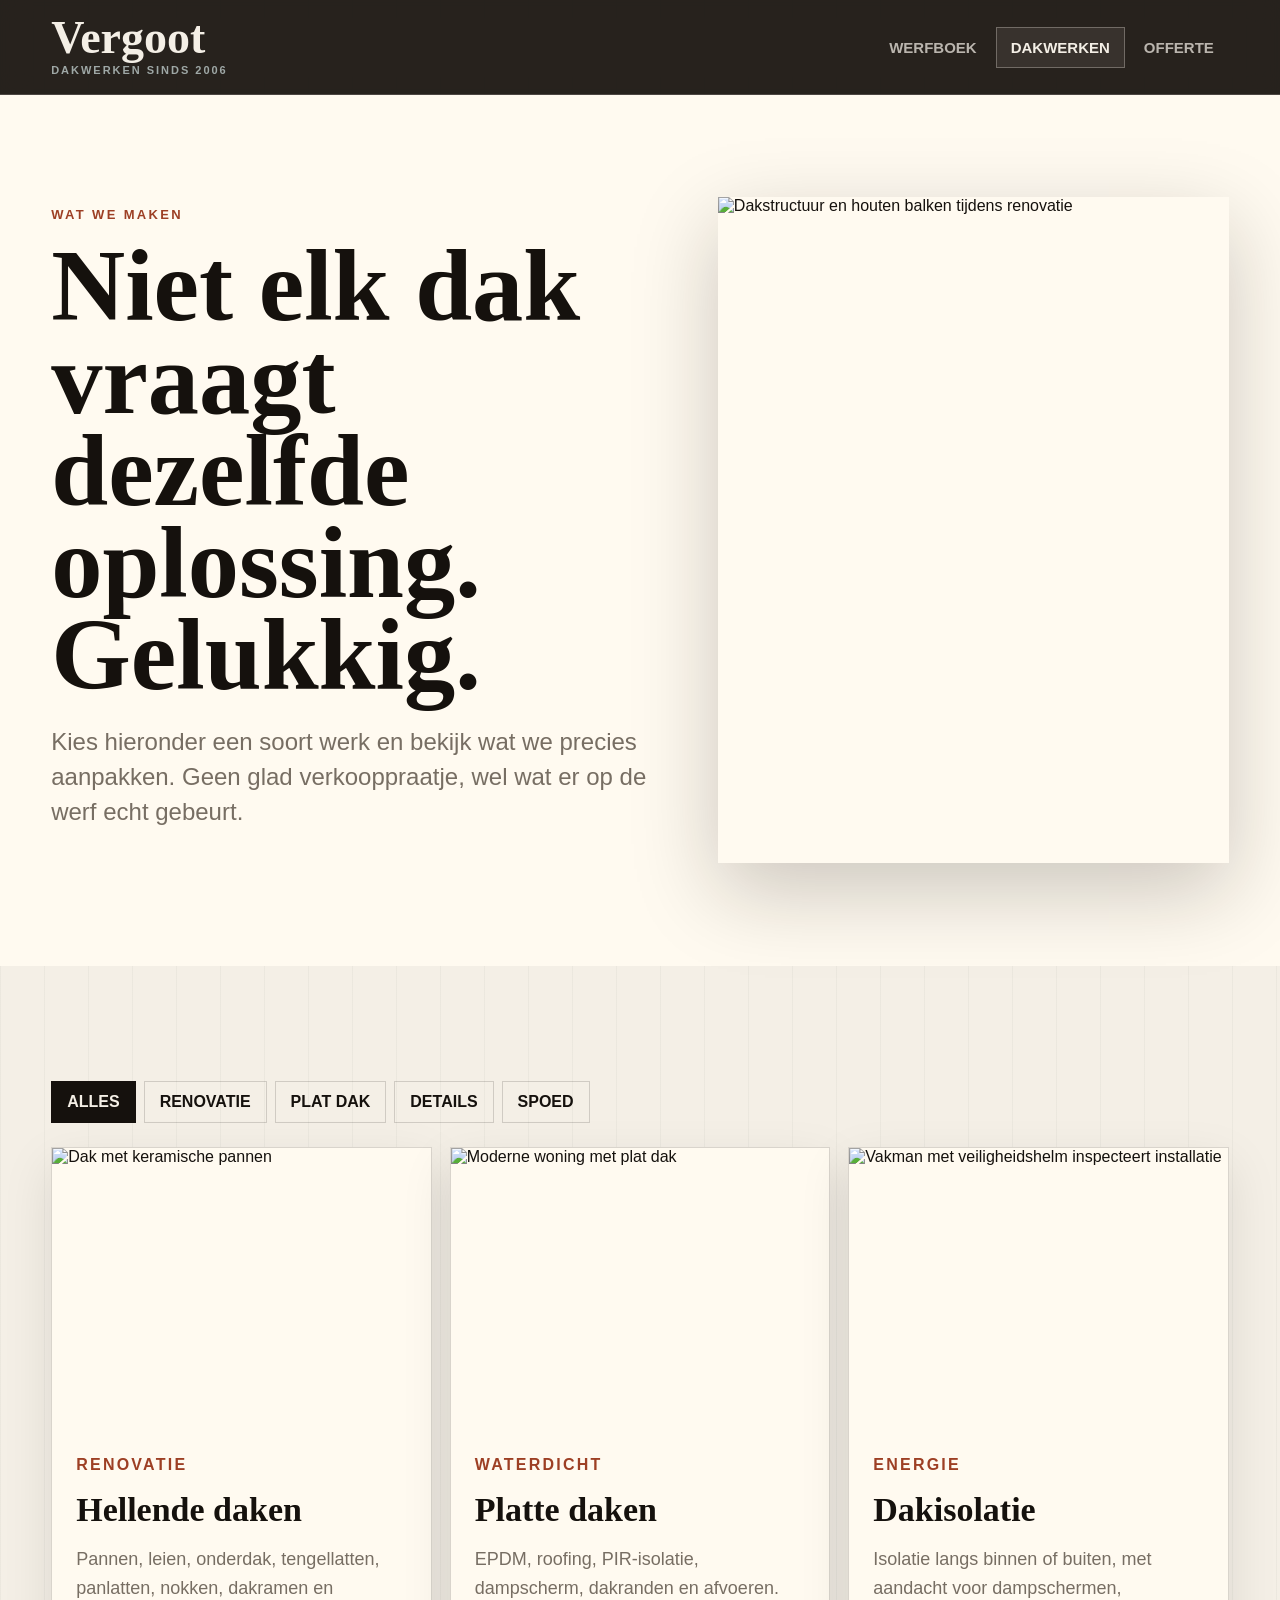
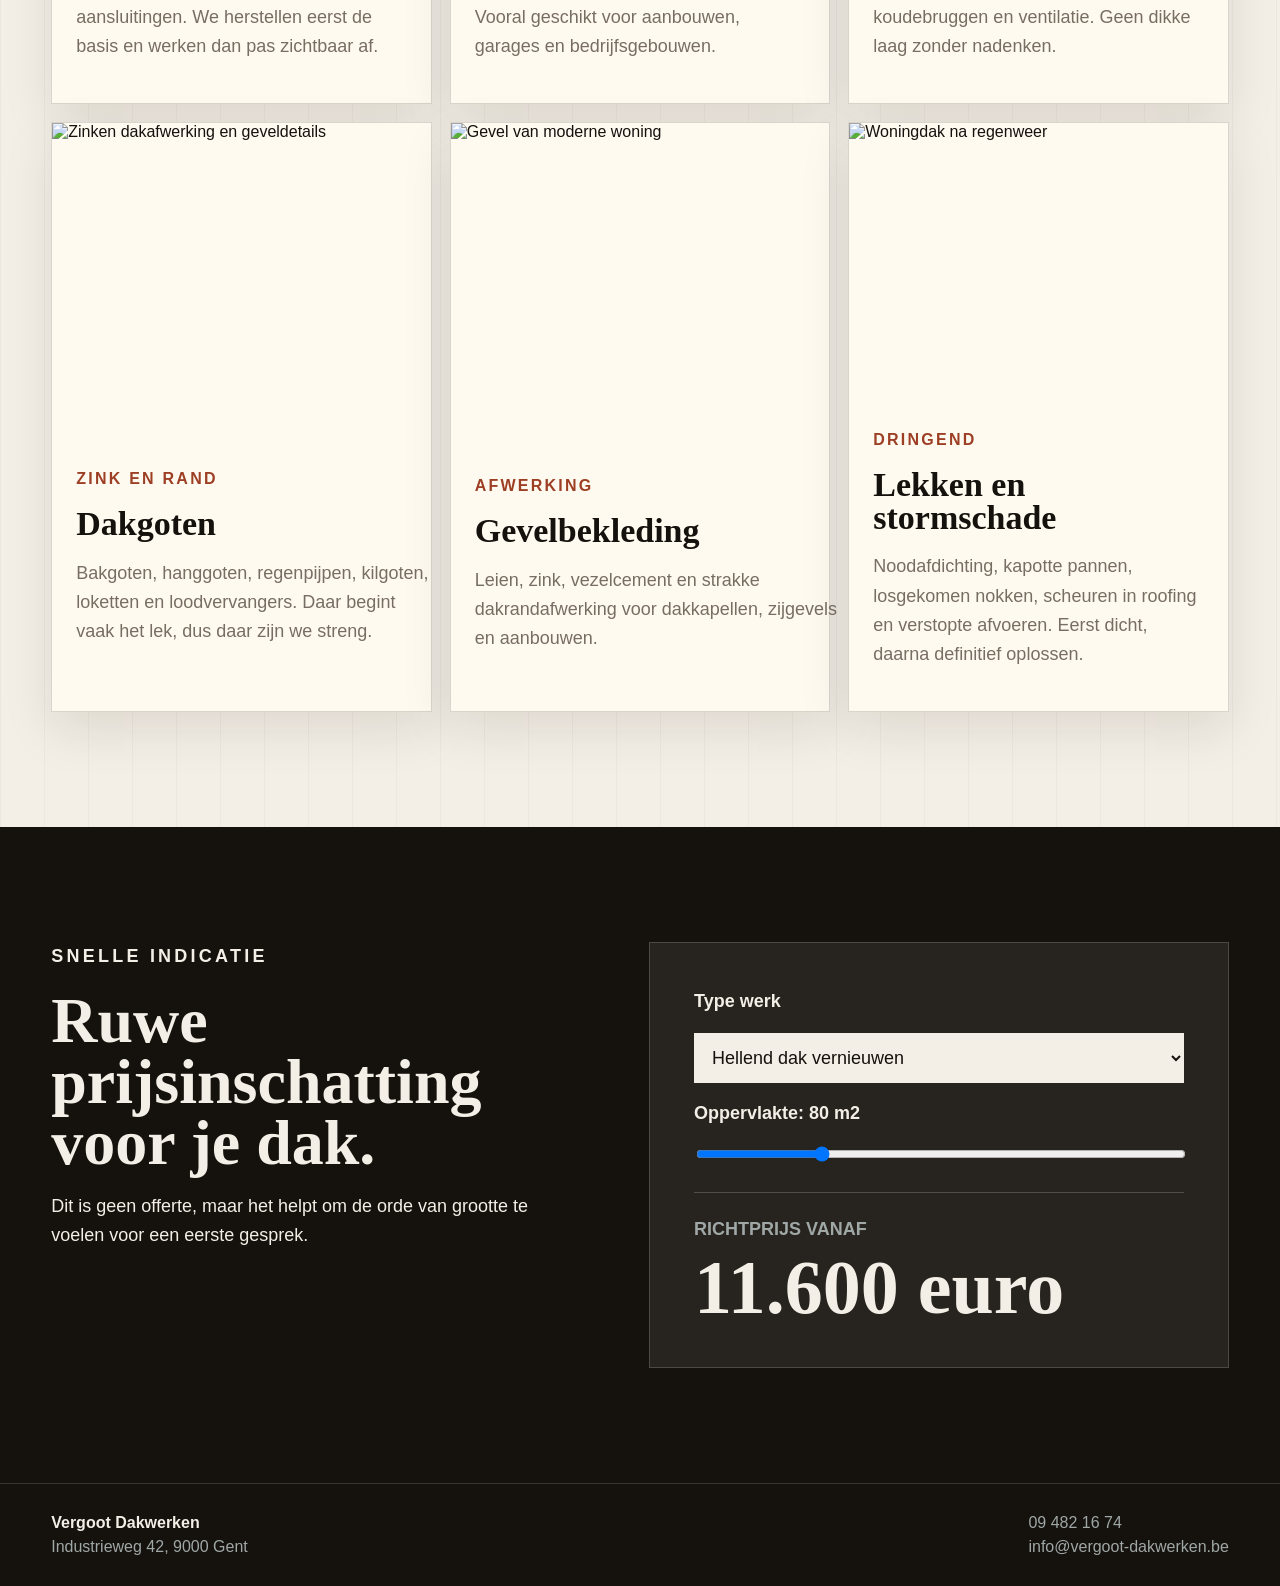
==== diensten.html @ c8c8662a "klaar" ====
<!DOCTYPE html>
<html lang="nl">

<head>
    <meta charset="UTF-8">
    <meta name="viewport" content="width=device-width, initial-scale=1.0">
    <title>Dakwerken | Vergoot Dakwerken</title>
    <meta name="description" content="Alle dakwerken van Vergoot: hellende daken, platte daken, dakisolatie, zinkwerk, gevelbekleding en noodherstellingen.">
    <link rel="preconnect" href="https://images.unsplash.com">
    <link rel="stylesheet" href="style.css">
    <script src="script.js" defer></script>
</head>

<body>
    <div class="scroll-meter" aria-hidden="true"></div>

    <header class="site-header">
        <a class="brand wordmark" href="index.html" aria-label="Naar de startpagina">
            <span>Vergoot</span>
            <small>Dakwerken sinds 2006</small>
        </a>

        <button class="nav-toggle" type="button" aria-label="Menu openen" aria-expanded="false">
            <span></span>
            <span></span>
        </button>

        <nav class="main-nav" aria-label="Hoofdnavigatie">
            <a href="index.html">Werfboek</a>
            <a class="active" href="diensten.html">Dakwerken</a>
            <a href="contact.html">Offerte</a>
        </nav>
    </header>

    <main>
        <section class="sub-hero services-hero">
            <div class="reveal">
                <p class="kicker">Wat we maken</p>
                <h1>Niet elk dak vraagt dezelfde oplossing. Gelukkig.</h1>
                <p class="lead">Kies hieronder een soort werk en bekijk wat we precies aanpakken. Geen glad verkooppraatje, wel wat er op de werf echt gebeurt.</p>
            </div>
            <img class="reveal" src="https://images.unsplash.com/photo-1523413363574-c30aa1c2a516?auto=format&fit=crop&w=1300&q=82" alt="Dakstructuur en houten balken tijdens renovatie">
        </section>

        <section class="section">
            <div class="filter-bar reveal" aria-label="Filter diensten">
                <button class="active" type="button" data-filter="all">Alles</button>
                <button type="button" data-filter="renovatie">Renovatie</button>
                <button type="button" data-filter="plat">Plat dak</button>
                <button type="button" data-filter="detail">Details</button>
                <button type="button" data-filter="spoed">Spoed</button>
            </div>

            <div class="work-grid">
                <article class="work-card reveal" data-category="renovatie">
                    <img src="https://images.unsplash.com/photo-1604014237744-7206136ab15e?auto=format&fit=crop&w=900&q=82" alt="Dak met keramische pannen">
                    <div>
                        <span>Renovatie</span>
                        <h2>Hellende daken</h2>
                        <p>Pannen, leien, onderdak, tengellatten, panlatten, nokken, dakramen en aansluitingen. We herstellen eerst de basis en werken dan pas zichtbaar af.</p>
                    </div>
                </article>

                <article class="work-card reveal" data-category="plat">
                    <img src="https://images.unsplash.com/photo-1600607688969-a5bfcd646154?auto=format&fit=crop&w=900&q=82" alt="Moderne woning met plat dak">
                    <div>
                        <span>Waterdicht</span>
                        <h2>Platte daken</h2>
                        <p>EPDM, roofing, PIR-isolatie, dampscherm, dakranden en afvoeren. Vooral geschikt voor aanbouwen, garages en bedrijfsgebouwen.</p>
                    </div>
                </article>

                <article class="work-card reveal" data-category="renovatie">
                    <img src="https://images.unsplash.com/photo-1621905252507-b35492cc74b4?auto=format&fit=crop&w=900&q=82" alt="Vakman met veiligheidshelm inspecteert installatie">
                    <div>
                        <span>Energie</span>
                        <h2>Dakisolatie</h2>
                        <p>Isolatie langs binnen of buiten, met aandacht voor dampschermen, koudebruggen en ventilatie. Geen dikke laag zonder nadenken.</p>
                    </div>
                </article>

                <article class="work-card reveal" data-category="detail">
                    <img src="https://images.unsplash.com/photo-1615971677499-5467cbab01c0?auto=format&fit=crop&w=900&q=82" alt="Zinken dakafwerking en geveldetails">
                    <div>
                        <span>Zink en rand</span>
                        <h2>Dakgoten</h2>
                        <p>Bakgoten, hanggoten, regenpijpen, kilgoten, loketten en loodvervangers. Daar begint vaak het lek, dus daar zijn we streng.</p>
                    </div>
                </article>

                <article class="work-card reveal" data-category="detail">
                    <img src="https://images.unsplash.com/photo-1600607687920-4e2a09cf159d?auto=format&fit=crop&w=900&q=82" alt="Gevel van moderne woning">
                    <div>
                        <span>Afwerking</span>
                        <h2>Gevelbekleding</h2>
                        <p>Leien, zink, vezelcement en strakke dakrandafwerking voor dakkapellen, zijgevels en aanbouwen.</p>
                    </div>
                </article>

                <article class="work-card reveal" data-category="spoed">
                    <img src="https://images.unsplash.com/photo-1494526585095-c41746248156?auto=format&fit=crop&w=900&q=82" alt="Woningdak na regenweer">
                    <div>
                        <span>Dringend</span>
                        <h2>Lekken en stormschade</h2>
                        <p>Noodafdichting, kapotte pannen, losgekomen nokken, scheuren in roofing en verstopte afvoeren. Eerst dicht, daarna definitief oplossen.</p>
                    </div>
                </article>
            </div>
        </section>

        <section class="section estimator-section">
            <div class="section-title reveal">
                <p class="kicker">Snelle indicatie</p>
                <h2>Ruwe prijsinschatting voor je dak.</h2>
                <p>Dit is geen offerte, maar het helpt om de orde van grootte te voelen voor een eerste gesprek.</p>
            </div>

            <div class="estimator reveal">
                <label for="roofType">Type werk</label>
                <select id="roofType">
                    <option value="145">Hellend dak vernieuwen</option>
                    <option value="118">Plat dak EPDM</option>
                    <option value="52">Dakisolatie</option>
                    <option value="38">Dakgoten en details</option>
                </select>

                <label for="roofSize">Oppervlakte: <strong><span data-size-output>80</span> m2</strong></label>
                <input id="roofSize" type="range" min="20" max="260" value="80" step="5">

                <div class="estimate-result">
                    <span>Richtprijs vanaf</span>
                    <strong data-estimate>11.600 euro</strong>
                </div>
            </div>
        </section>
    </main>

    <footer class="site-footer">
        <div>
            <strong>Vergoot Dakwerken</strong>
            <span>Industrieweg 42, 9000 Gent</span>
        </div>
        <div>
            <a href="tel:+3294821674">09 482 16 74</a>
            <a href="mailto:info@vergoot-dakwerken.be">info@vergoot-dakwerken.be</a>
        </div>
    </footer>
</body>

</html>
---- style.css ----
:root {
    --tar: #15110d;
    --tar-soft: #282018;
    --tile: #9d3f24;
    --tile-dark: #642616;
    --zinc: #9fa8a6;
    --chalk: #f4efe6;
    --paper: #fffaf0;
    --mist: #d7d1c5;
    --ink-muted: #776e63;
    --line: rgba(21, 17, 13, 0.16);
    --shadow: 0 28px 80px rgba(21, 17, 13, 0.22);
}

* {
    box-sizing: border-box;
}

html {
    scroll-behavior: smooth;
}

body {
    margin: 0;
    color: var(--tar);
    background:
        linear-gradient(90deg, rgba(21, 17, 13, 0.035) 1px, transparent 1px) 0 0 / 44px 44px,
        var(--chalk);
    font-family: "Arial Narrow", Arial, Helvetica, sans-serif;
}

body.menu-open {
    overflow: hidden;
}

img {
    display: block;
    max-width: 100%;
}

a {
    color: inherit;
}

.scroll-meter {
    position: fixed;
    top: 0;
    left: 0;
    z-index: 50;
    width: 0;
    height: 4px;
    background: var(--tile);
}

.site-header {
    position: sticky;
    top: 0;
    z-index: 30;
    display: grid;
    grid-template-columns: 1fr auto;
    align-items: center;
    gap: 28px;
    padding: 18px clamp(18px, 4vw, 56px);
    color: var(--chalk);
    background: rgba(21, 17, 13, 0.92);
    border-bottom: 1px solid rgba(244, 239, 230, 0.18);
    backdrop-filter: blur(14px);
}

.wordmark {
    width: fit-content;
    color: var(--chalk);
    text-decoration: none;
}

.wordmark span {
    display: block;
    font-family: Georgia, "Times New Roman", serif;
    font-size: clamp(30px, 4vw, 46px);
    font-weight: 900;
    line-height: 0.85;
    letter-spacing: 0;
}

.wordmark small {
    display: block;
    margin-top: 7px;
    color: var(--zinc);
    font-size: 11px;
    font-weight: 800;
    letter-spacing: 0.18em;
    text-transform: uppercase;
}

.main-nav {
    display: flex;
    align-items: center;
    gap: 4px;
}

.main-nav a {
    padding: 11px 14px;
    color: rgba(244, 239, 230, 0.72);
    border: 1px solid transparent;
    font-size: 15px;
    font-weight: 800;
    text-decoration: none;
    text-transform: uppercase;
}

.main-nav a:hover,
.main-nav .active {
    color: var(--chalk);
    border-color: rgba(244, 239, 230, 0.3);
    background: rgba(244, 239, 230, 0.08);
}

.nav-toggle {
    display: none;
    width: 46px;
    height: 42px;
    padding: 0;
    background: transparent;
    border: 1px solid rgba(244, 239, 230, 0.34);
}

.nav-toggle span {
    display: block;
    width: 22px;
    height: 2px;
    margin: 5px auto;
    background: var(--chalk);
}

.home-hero,
.sub-hero {
    display: grid;
    grid-template-columns: minmax(0, 0.92fr) minmax(360px, 0.78fr);
    gap: clamp(24px, 5vw, 70px);
    align-items: center;
    padding: clamp(42px, 8vw, 104px) clamp(18px, 4vw, 56px);
}

.home-hero {
    min-height: calc(100vh - 88px);
    background:
        radial-gradient(circle at 82% 26%, rgba(157, 63, 36, 0.2), transparent 28%),
        linear-gradient(135deg, #211912 0%, #15110d 58%, #3f1f16 100%);
    color: var(--chalk);
}

.sub-hero {
    min-height: 72vh;
    background: var(--paper);
}

.hero-copy {
    max-width: 920px;
}

.kicker {
    margin: 0 0 18px;
    color: var(--tile);
    font-size: 13px;
    font-weight: 900;
    letter-spacing: 0.18em;
    text-transform: uppercase;
}

.home-hero .kicker {
    color: #efb070;
}

h1,
h2,
h3,
p {
    overflow-wrap: anywhere;
}

h1,
h2,
h3 {
    letter-spacing: 0;
}

h1 {
    margin: 0;
    max-width: 980px;
    font-family: Georgia, "Times New Roman", serif;
    font-size: clamp(48px, 8vw, 112px);
    line-height: 0.9;
}

h2 {
    margin: 0;
    font-family: Georgia, "Times New Roman", serif;
    font-size: clamp(34px, 5vw, 72px);
    line-height: 0.96;
}

h3 {
    margin: 0;
    font-size: clamp(24px, 3vw, 34px);
    line-height: 1.03;
}

.lead {
    max-width: 680px;
    color: rgba(244, 239, 230, 0.78);
    font-size: clamp(19px, 2vw, 24px);
    line-height: 1.45;
}

.sub-hero .lead {
    color: var(--ink-muted);
}

.hero-actions {
    display: flex;
    flex-wrap: wrap;
    gap: 12px;
    margin-top: 34px;
}

.button {
    display: inline-flex;
    align-items: center;
    justify-content: center;
    min-height: 50px;
    padding: 13px 18px;
    border: 1px solid currentColor;
    font: inherit;
    font-weight: 900;
    text-decoration: none;
    text-transform: uppercase;
    cursor: pointer;
}

.button.filled {
    color: var(--chalk);
    background: var(--tile);
    border-color: var(--tile);
}

.button.filled:hover {
    background: var(--tile-dark);
    border-color: var(--tile-dark);
}

.button.ghost {
    color: var(--chalk);
    background: transparent;
}

.hero-photo {
    position: relative;
}

.hero-photo img,
.sub-hero img {
    width: 100%;
    height: min(680px, 74vh);
    object-fit: cover;
    box-shadow: var(--shadow);
}

.hero-photo img {
    transform: rotate(1.5deg);
    border: 10px solid rgba(244, 239, 230, 0.08);
}

.weather-card {
    position: absolute;
    right: -18px;
    bottom: 28px;
    width: min(260px, 82%);
    padding: 18px;
    color: var(--chalk);
    background: rgba(21, 17, 13, 0.9);
    border-left: 5px solid var(--tile);
    box-shadow: var(--shadow);
}

.weather-card span,
.weather-card small {
    display: block;
    color: var(--zinc);
}

.weather-card strong {
    display: block;
    margin: 6px 0;
    font-size: 22px;
    line-height: 1.05;
}

.ticker {
    display: flex;
    gap: 1px;
    overflow-x: auto;
    background: var(--tar);
    border-top: 1px solid rgba(244, 239, 230, 0.12);
    border-bottom: 1px solid rgba(244, 239, 230, 0.12);
}

.ticker p {
    flex: 1 0 max-content;
    margin: 0;
    padding: 18px clamp(22px, 4vw, 48px);
    color: var(--chalk);
    background: rgba(244, 239, 230, 0.06);
    font-weight: 900;
    text-transform: uppercase;
}

.section {
    padding: clamp(58px, 9vw, 122px) clamp(18px, 4vw, 56px);
}

.split-section {
    display: grid;
    grid-template-columns: minmax(280px, 0.9fr) minmax(0, 1fr);
    gap: clamp(28px, 7vw, 92px);
}

.plain-text p,
.section-title p,
.story-copy p,
.material p,
.work-card p,
.contact-panel,
.quote-form,
.estimator {
    color: var(--ink-muted);
    font-size: 18px;
    line-height: 1.62;
}

.proof-strip {
    display: grid;
    grid-template-columns: repeat(3, 1fr);
    color: var(--chalk);
    background: var(--tar);
}

.proof-strip article {
    padding: clamp(28px, 5vw, 64px);
    border-right: 1px solid rgba(244, 239, 230, 0.14);
}

.proof-strip strong {
    display: block;
    font-family: Georgia, "Times New Roman", serif;
    font-size: clamp(48px, 8vw, 104px);
    line-height: 0.86;
}

.proof-strip span {
    display: block;
    margin-top: 16px;
    color: var(--zinc);
    font-weight: 900;
    text-transform: uppercase;
}

.project-story {
    display: grid;
    grid-template-columns: minmax(340px, 0.9fr) minmax(0, 1fr);
    gap: clamp(28px, 6vw, 82px);
    align-items: center;
    background: var(--paper);
}

.story-image img {
    width: 100%;
    height: min(620px, 70vh);
    object-fit: cover;
}

.checked-list {
    display: grid;
    gap: 12px;
    margin: 28px 0 0;
    padding: 0;
    list-style: none;
}

.checked-list li {
    padding: 14px 0 14px 28px;
    border-top: 1px solid var(--line);
    font-weight: 900;
}

.checked-list li::before {
    display: inline-block;
    width: 20px;
    margin-left: -28px;
    color: var(--tile);
    content: "/";
}

.material-grid {
    display: grid;
    grid-template-columns: 1fr 0.8fr 1fr;
    gap: 16px;
    background: #ddd4c4;
}

.material {
    min-height: 420px;
    padding: clamp(28px, 4vw, 46px);
}

.material span,
.work-card span {
    display: block;
    margin-bottom: 20px;
    color: var(--tile);
    font-weight: 900;
    letter-spacing: 0.14em;
    text-transform: uppercase;
}

.material.dark {
    color: var(--chalk);
    background: var(--tar);
}

.material.dark p {
    color: rgba(244, 239, 230, 0.7);
}

.material.light {
    background: var(--paper);
}

.material.photo {
    padding: 0;
}

.material.photo img {
    width: 100%;
    height: 100%;
    min-height: 420px;
    object-fit: cover;
}

.quote-band {
    padding: clamp(58px, 9vw, 130px) clamp(18px, 8vw, 120px);
    color: var(--chalk);
    background: linear-gradient(135deg, var(--tile-dark), var(--tar));
}

blockquote {
    margin: 0;
    max-width: 1040px;
    font-family: Georgia, "Times New Roman", serif;
    font-size: clamp(34px, 5vw, 72px);
    line-height: 1.04;
}

cite {
    display: block;
    margin-top: 24px;
    color: #efb070;
    font-family: "Arial Narrow", Arial, sans-serif;
    font-size: 17px;
    font-style: normal;
    font-weight: 900;
    text-transform: uppercase;
}

.filter-bar {
    display: flex;
    flex-wrap: wrap;
    gap: 8px;
    margin-bottom: 24px;
}

.filter-bar button {
    padding: 11px 15px;
    color: var(--tar);
    background: transparent;
    border: 1px solid var(--line);
    font: inherit;
    font-weight: 900;
    text-transform: uppercase;
    cursor: pointer;
}

.filter-bar button.active,
.filter-bar button:hover {
    color: var(--chalk);
    background: var(--tar);
}

.work-grid {
    display: grid;
    grid-template-columns: repeat(3, 1fr);
    gap: 18px;
}

.work-card {
    display: grid;
    background: var(--paper);
    border: 1px solid var(--line);
    box-shadow: 0 18px 48px rgba(21, 17, 13, 0.1);
    transition: opacity 180ms ease, transform 180ms ease;
}

.work-card.is-hidden {
    display: none;
}

.work-card img {
    width: 100%;
    aspect-ratio: 4 / 3;
    object-fit: cover;
}

.work-card div {
    padding: 24px;
}

.work-card h2 {
    margin-bottom: 14px;
    font-size: 34px;
}

.estimator-section {
    display: grid;
    grid-template-columns: minmax(280px, 0.9fr) minmax(0, 1fr);
    gap: clamp(24px, 6vw, 76px);
    align-items: start;
    background: var(--tar);
}

.estimator-section h2,
.estimator-section .section-title p {
    color: var(--chalk);
}

.estimator {
    display: grid;
    gap: 16px;
    padding: clamp(24px, 4vw, 44px);
    color: var(--chalk);
    background: rgba(244, 239, 230, 0.08);
    border: 1px solid rgba(244, 239, 230, 0.18);
}

.estimator label {
    color: var(--chalk);
    font-weight: 900;
}

.estimator select,
.estimator input[type="range"] {
    width: 100%;
}

.estimator select {
    padding: 14px;
    color: var(--tar);
    background: var(--chalk);
    border: 0;
    font: inherit;
}

.estimate-result {
    margin-top: 12px;
    padding-top: 22px;
    border-top: 1px solid rgba(244, 239, 230, 0.2);
}

.estimate-result span {
    display: block;
    color: var(--zinc);
    font-weight: 900;
    text-transform: uppercase;
}

.estimate-result strong {
    display: block;
    margin-top: 8px;
    font-family: Georgia, "Times New Roman", serif;
    font-size: clamp(40px, 6vw, 76px);
    line-height: 0.94;
}

.contact-layout {
    display: grid;
    grid-template-columns: minmax(280px, 0.75fr) minmax(0, 1fr);
    gap: 22px;
    align-items: start;
}

.contact-panel,
.quote-form {
    background: var(--paper);
    border: 1px solid var(--line);
    box-shadow: 0 18px 48px rgba(21, 17, 13, 0.1);
}

.contact-panel {
    padding: clamp(24px, 4vw, 40px);
}

.contact-panel h2 {
    margin-bottom: 24px;
    font-size: clamp(34px, 4vw, 52px);
}

.contact-lines {
    display: grid;
    gap: 14px;
    margin: 0;
    padding: 0;
    list-style: none;
}

.contact-lines li {
    padding-top: 14px;
    border-top: 1px solid var(--line);
}

.contact-lines span {
    display: block;
    color: var(--tile);
    font-size: 13px;
    font-weight: 900;
    text-transform: uppercase;
}

.contact-lines a {
    font-weight: 900;
    text-decoration: none;
}

.hours-box {
    margin-top: 28px;
    padding: 20px;
    color: var(--chalk);
    background: var(--tar);
}

.hours-box p {
    margin-bottom: 0;
    color: var(--zinc);
}

.quote-form {
    display: grid;
    gap: 18px;
    padding: clamp(24px, 4vw, 42px);
}

.form-row {
    display: grid;
    gap: 8px;
}

.form-row.two {
    grid-template-columns: repeat(2, 1fr);
    gap: 16px;
}

.quote-form label,
.quote-form legend {
    color: var(--tar);
    font-weight: 900;
    text-transform: uppercase;
}

.quote-form input,
.quote-form select,
.quote-form textarea {
    width: 100%;
    padding: 14px;
    color: var(--tar);
    background: #fffdf8;
    border: 1px solid var(--line);
    font: inherit;
}

.quote-form textarea {
    resize: vertical;
}

.urgency {
    display: grid;
    gap: 10px;
    margin: 0;
    padding: 18px;
    border: 1px solid var(--line);
}

.urgency label {
    display: flex;
    gap: 10px;
    align-items: center;
    color: var(--ink-muted);
    text-transform: none;
}

.form-feedback {
    min-height: 28px;
    margin: 0;
    color: var(--tile-dark);
    font-weight: 900;
}

.site-footer {
    display: flex;
    justify-content: space-between;
    gap: 24px;
    padding: 30px clamp(18px, 4vw, 56px);
    color: var(--chalk);
    background: var(--tar);
    border-top: 1px solid rgba(244, 239, 230, 0.16);
}

.site-footer div {
    display: grid;
    gap: 6px;
}

.site-footer span,
.site-footer a {
    color: var(--zinc);
    text-decoration: none;
}

.reveal {
    opacity: 0;
    transform: translateY(18px);
    transition: opacity 520ms ease, transform 520ms ease;
}

.reveal.in-view {
    opacity: 1;
    transform: translateY(0);
}

@media (max-width: 980px) {
    .home-hero,
    .sub-hero,
    .split-section,
    .project-story,
    .estimator-section,
    .contact-layout {
        grid-template-columns: 1fr;
    }

    .work-grid,
    .material-grid {
        grid-template-columns: repeat(2, 1fr);
    }

    .material.photo {
        min-height: 320px;
    }
}

@media (max-width: 720px) {
    .site-header {
        grid-template-columns: 1fr auto;
    }

    .nav-toggle {
        display: block;
    }

    .main-nav {
        position: fixed;
        inset: 82px 0 auto 0;
        display: none;
        flex-direction: column;
        align-items: stretch;
        padding: 18px;
        background: var(--tar);
        border-bottom: 1px solid rgba(244, 239, 230, 0.18);
    }

    body.menu-open .main-nav {
        display: flex;
    }

    .main-nav a {
        padding: 16px;
    }

    .home-hero {
        min-height: auto;
    }

    .hero-photo img,
    .sub-hero img {
        height: 360px;
    }

    .weather-card {
        position: static;
        width: 100%;
        margin-top: 12px;
    }

    .proof-strip,
    .work-grid,
    .material-grid,
    .form-row.two {
        grid-template-columns: 1fr;
    }

    .site-footer {
        flex-direction: column;
    }
}
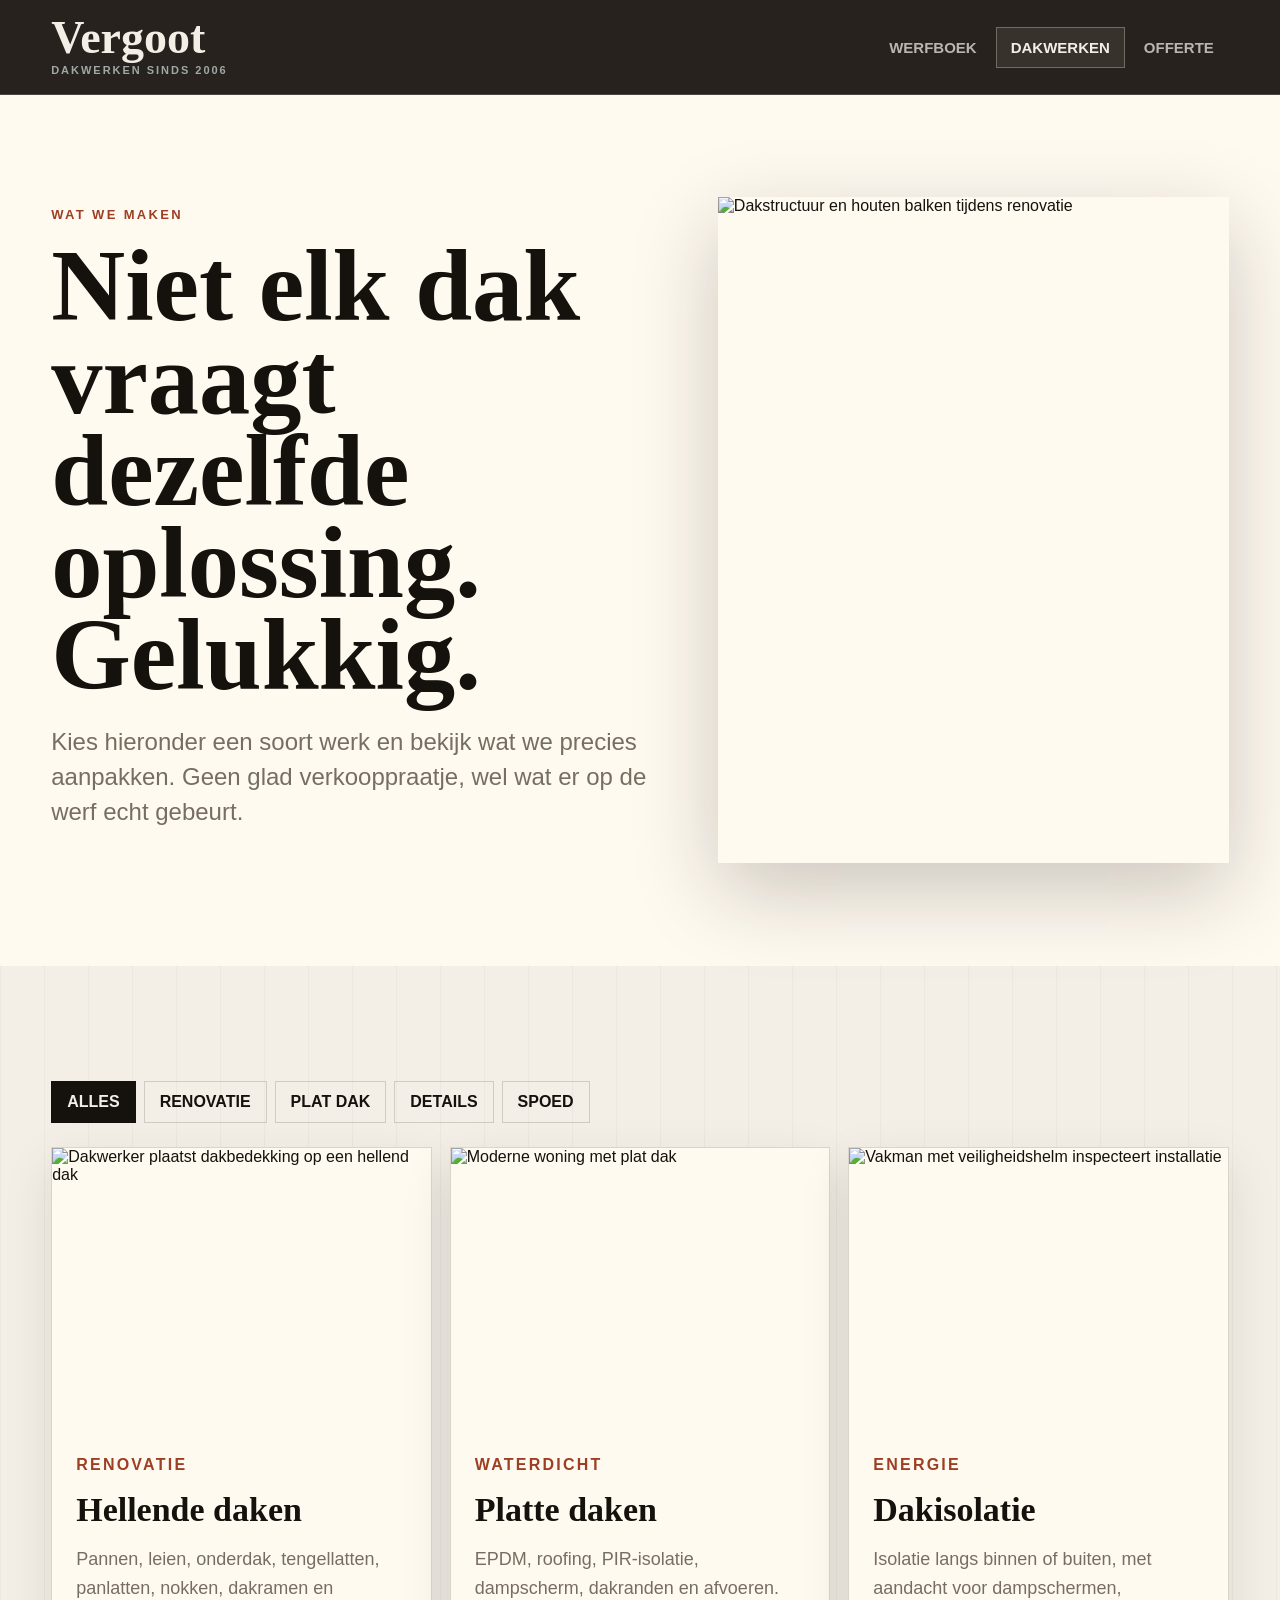
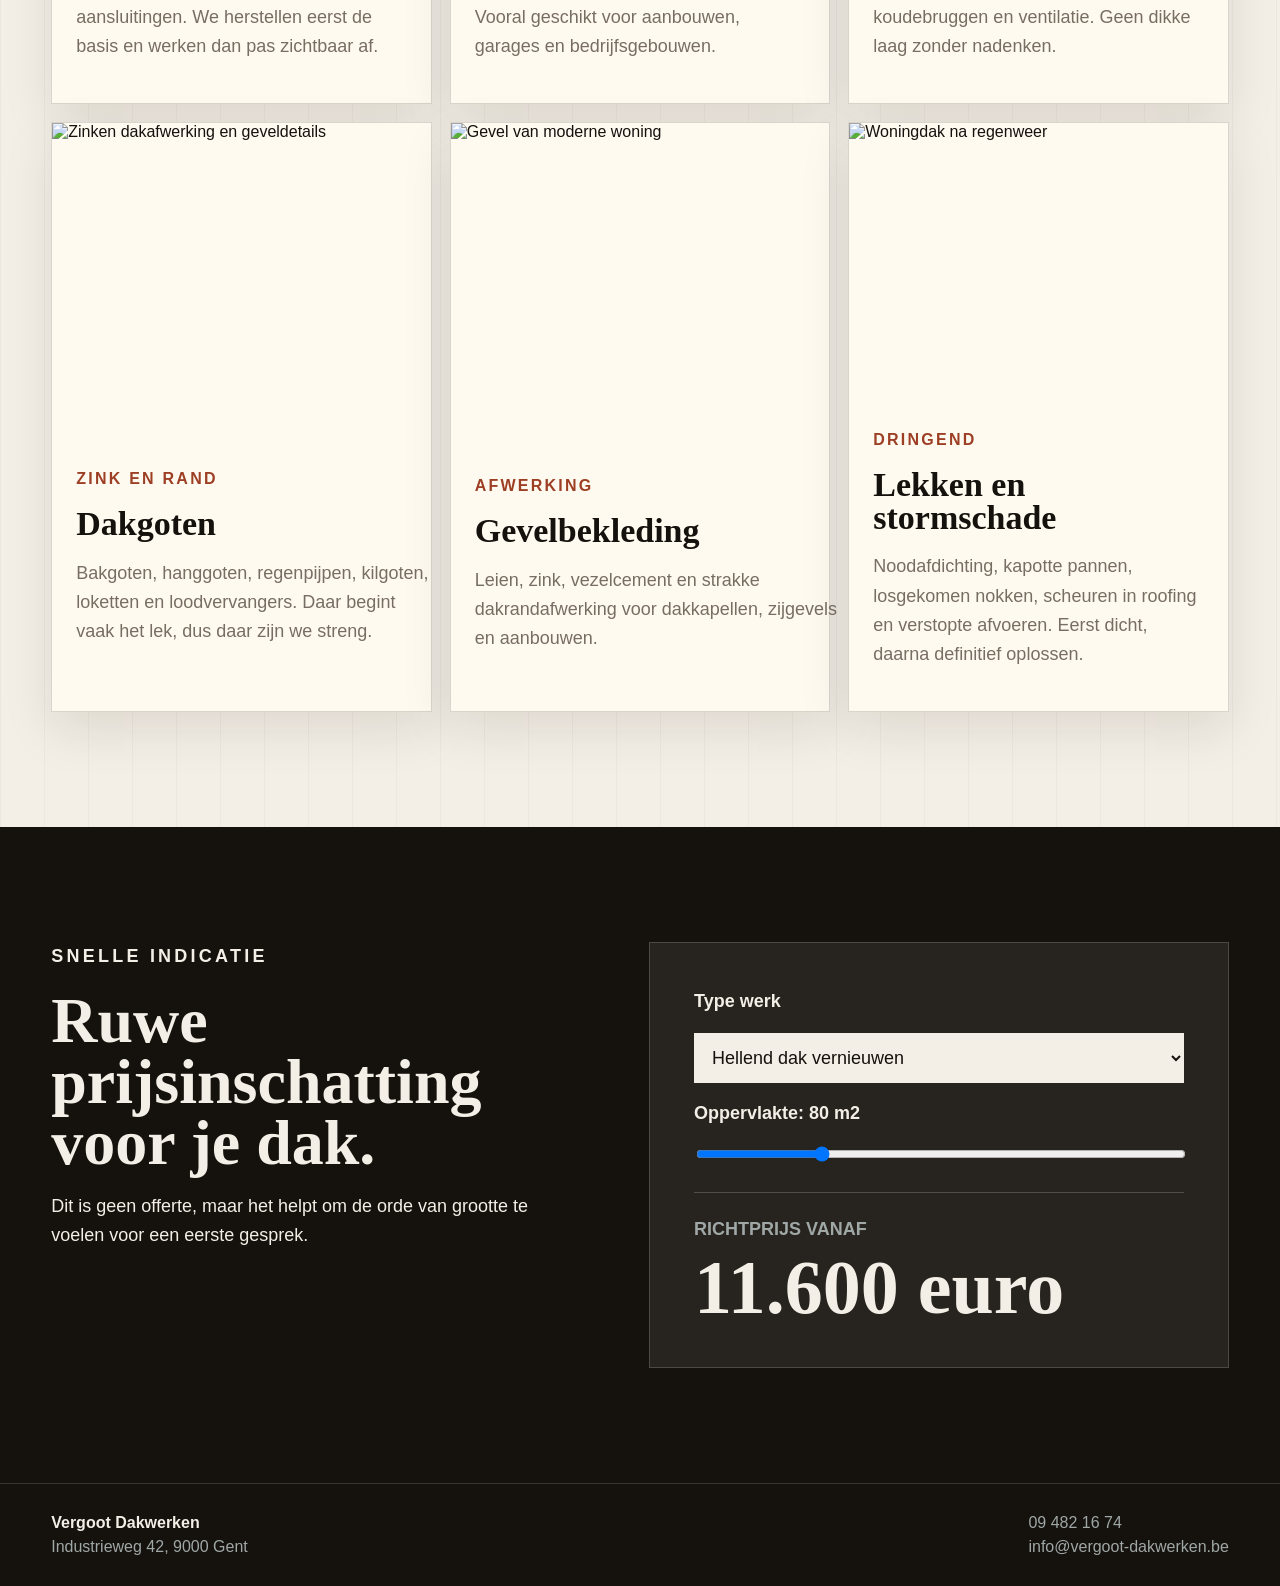
==== commit 4b685da2: "helling dak fix" ====
--- a/diensten.html
+++ b/diensten.html
@@ -53,7 +53,7 @@
 
             <div class="work-grid">
                 <article class="work-card reveal" data-category="renovatie">
-                    <img src="https://images.unsplash.com/photo-1604014237744-7206136ab15e?auto=format&fit=crop&w=900&q=82" alt="Dak met keramische pannen">
+                    <img src="https://images.unsplash.com/photo-1626885930974-4b69aa21bbf9?auto=format&fit=crop&w=900&q=82" alt="Dakwerker plaatst dakbedekking op een hellend dak">
                     <div>
                         <span>Renovatie</span>
                         <h2>Hellende daken</h2>
--- a/style.css
+++ b/style.css
@@ -690,18 +690,57 @@
 
 .urgency {
     display: grid;
-    gap: 10px;
+    gap: 14px;
     margin: 0;
     padding: 18px;
     border: 1px solid var(--line);
 }
 
+.urgency-options {
+    display: grid;
+    grid-template-columns: repeat(3, 1fr);
+    gap: 10px;
+}
+
 .urgency label {
     display: flex;
-    gap: 10px;
-    align-items: center;
+    gap: 12px;
+    align-items: flex-start;
+    min-height: 118px;
+    padding: 14px;
+    color: var(--tar);
+    background: #fffdf8;
+    border: 1px solid var(--line);
+    text-transform: none;
+    cursor: pointer;
+}
+
+.urgency label:has(input:checked) {
+    border-color: var(--tile);
+    box-shadow: inset 0 0 0 2px rgba(157, 63, 36, 0.18);
+}
+
+.urgency input {
+    width: auto;
+    margin-top: 4px;
+    accent-color: var(--tile);
+}
+
+.urgency strong,
+.urgency small {
+    display: block;
+}
+
+.urgency strong {
+    margin-bottom: 6px;
+    font-size: 16px;
+}
+
+.urgency small {
     color: var(--ink-muted);
-    text-transform: none;
+    font-size: 14px;
+    font-weight: 700;
+    line-height: 1.35;
 }
 
 .form-feedback {
@@ -809,6 +848,7 @@
     .proof-strip,
     .work-grid,
     .material-grid,
+    .urgency-options,
     .form-row.two {
         grid-template-columns: 1fr;
     }
